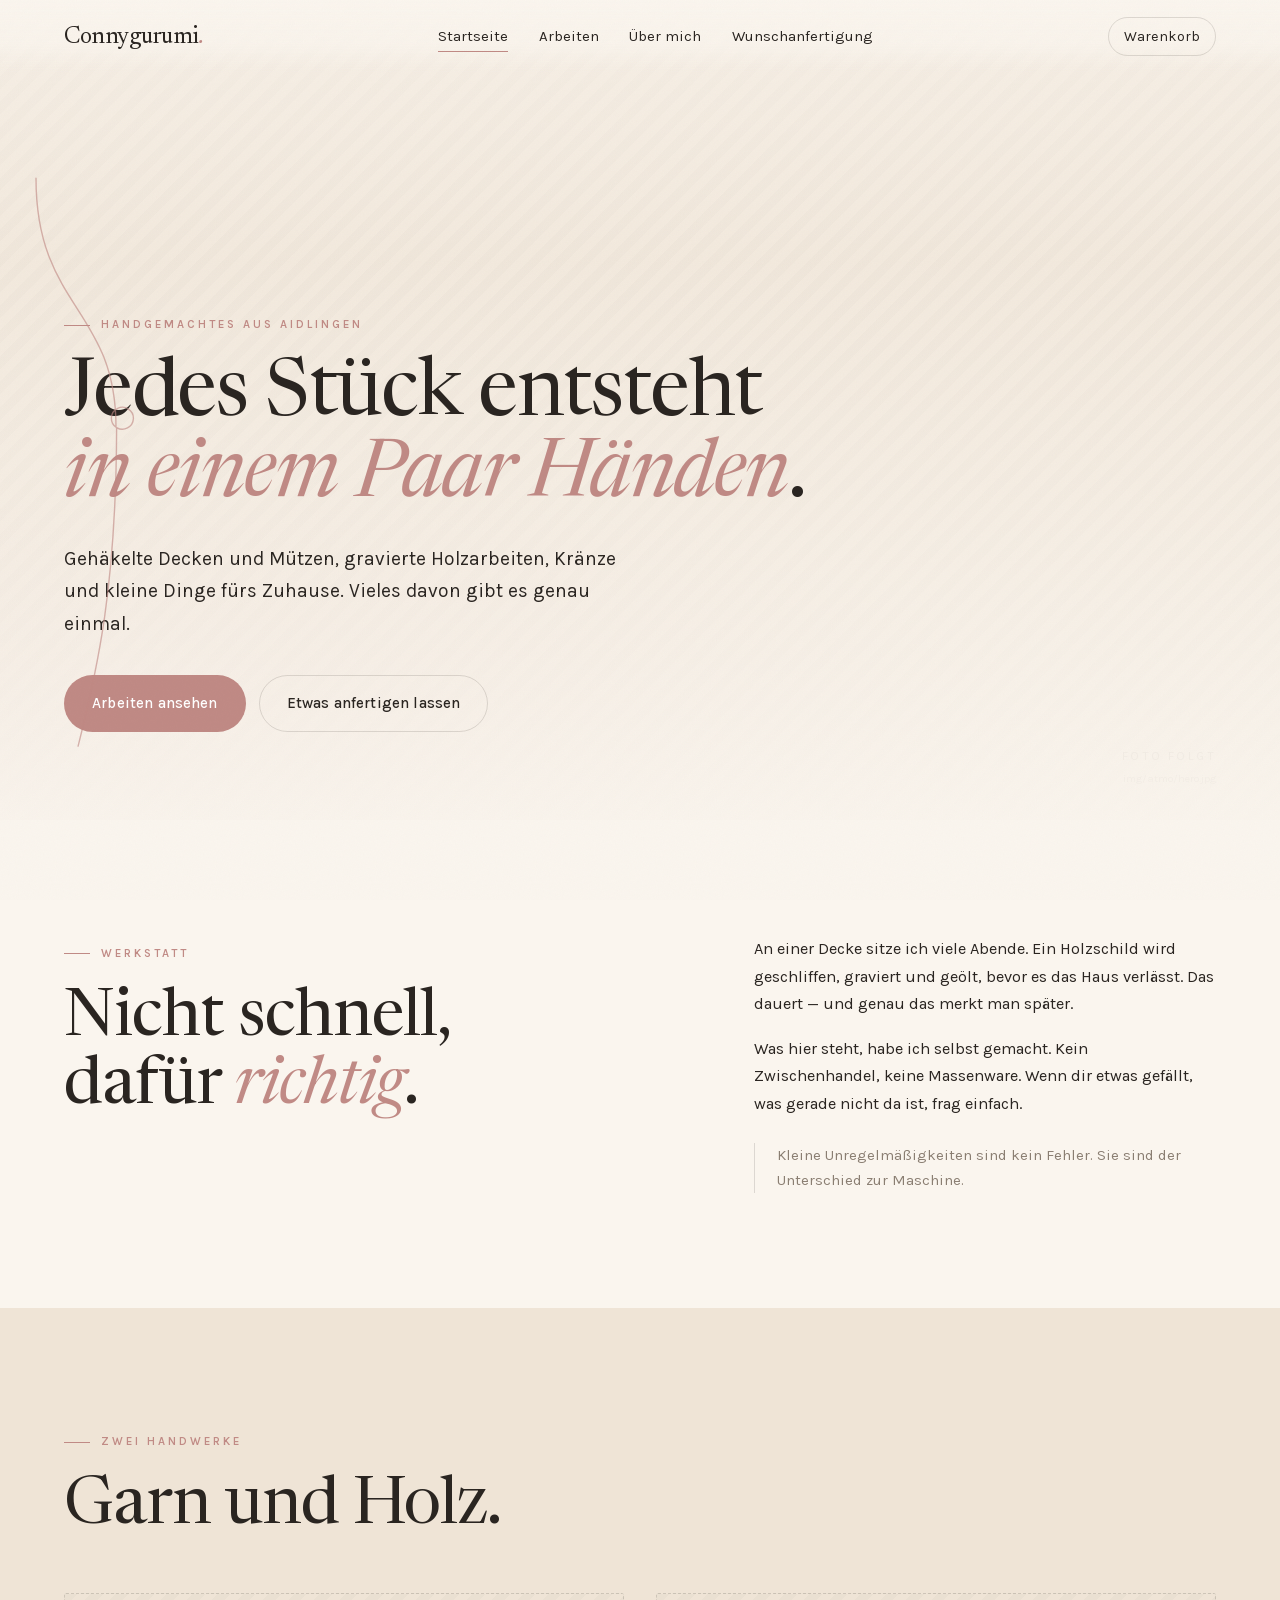
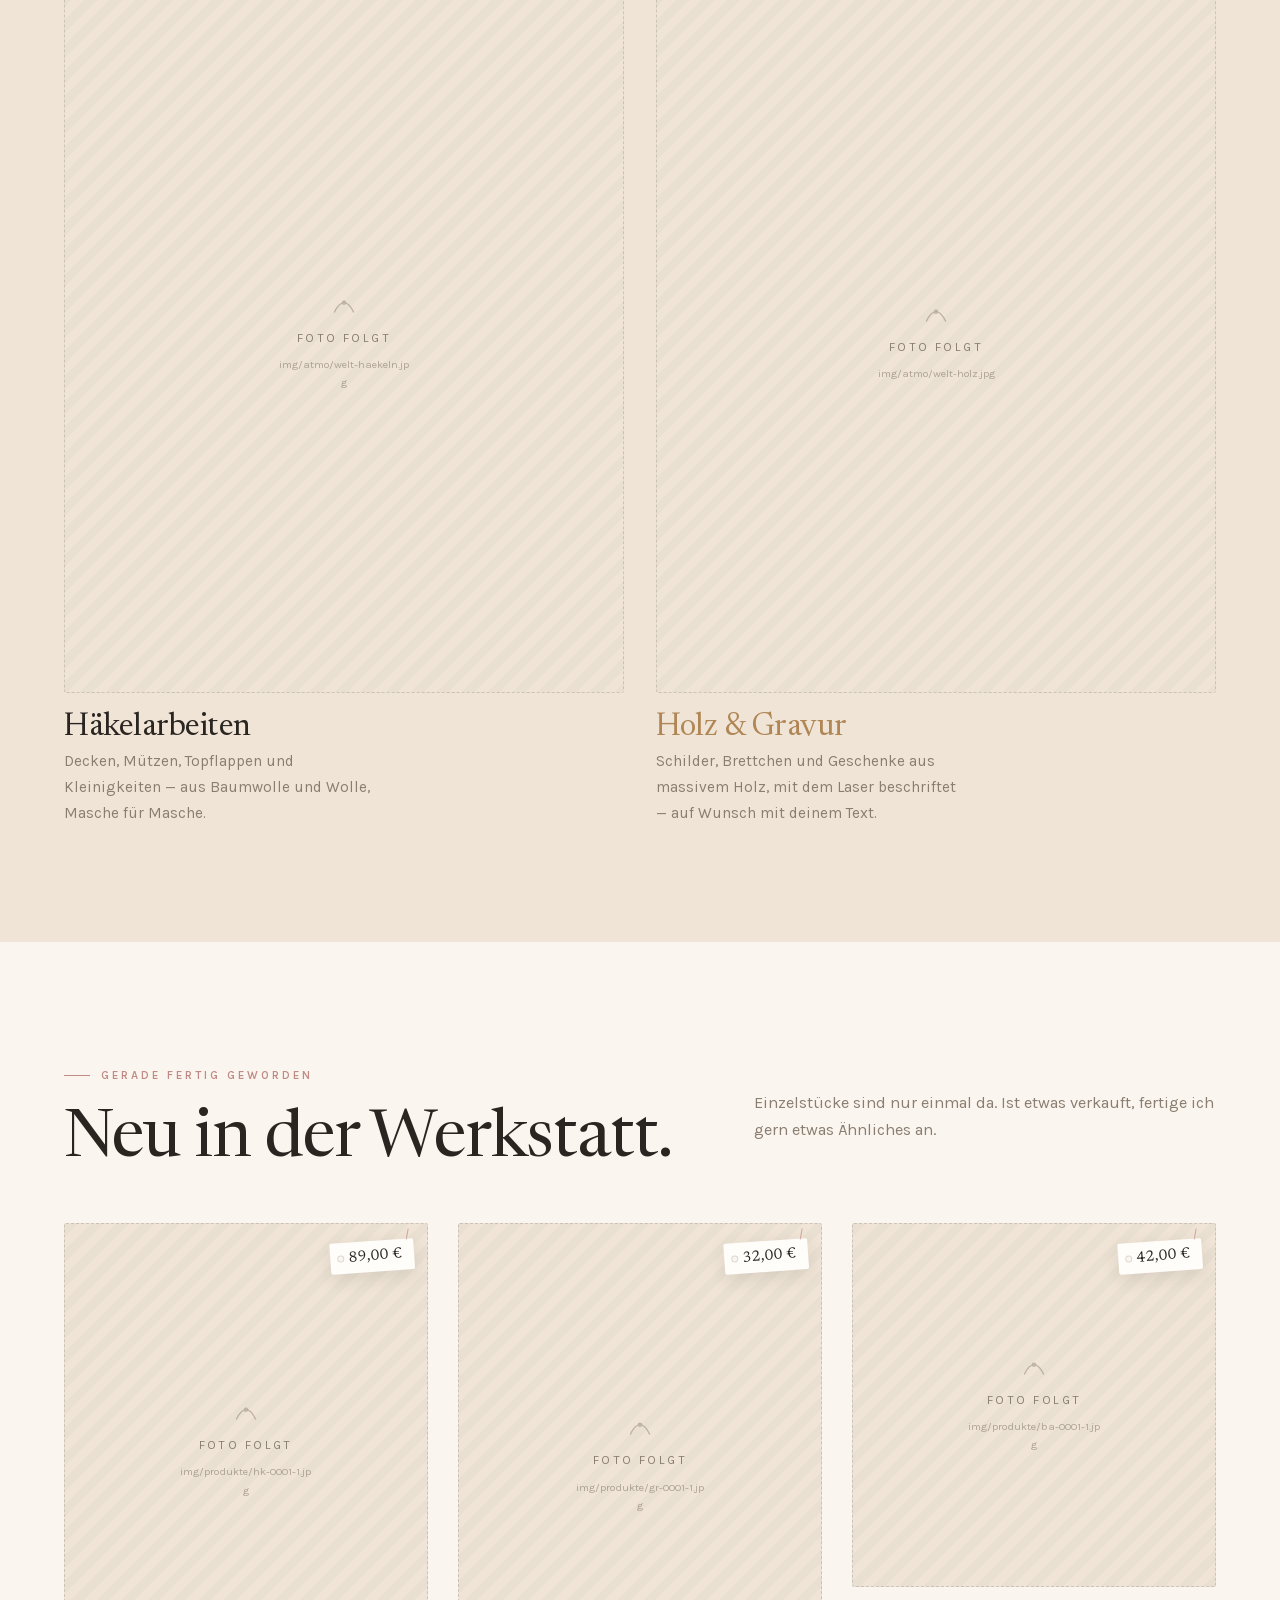
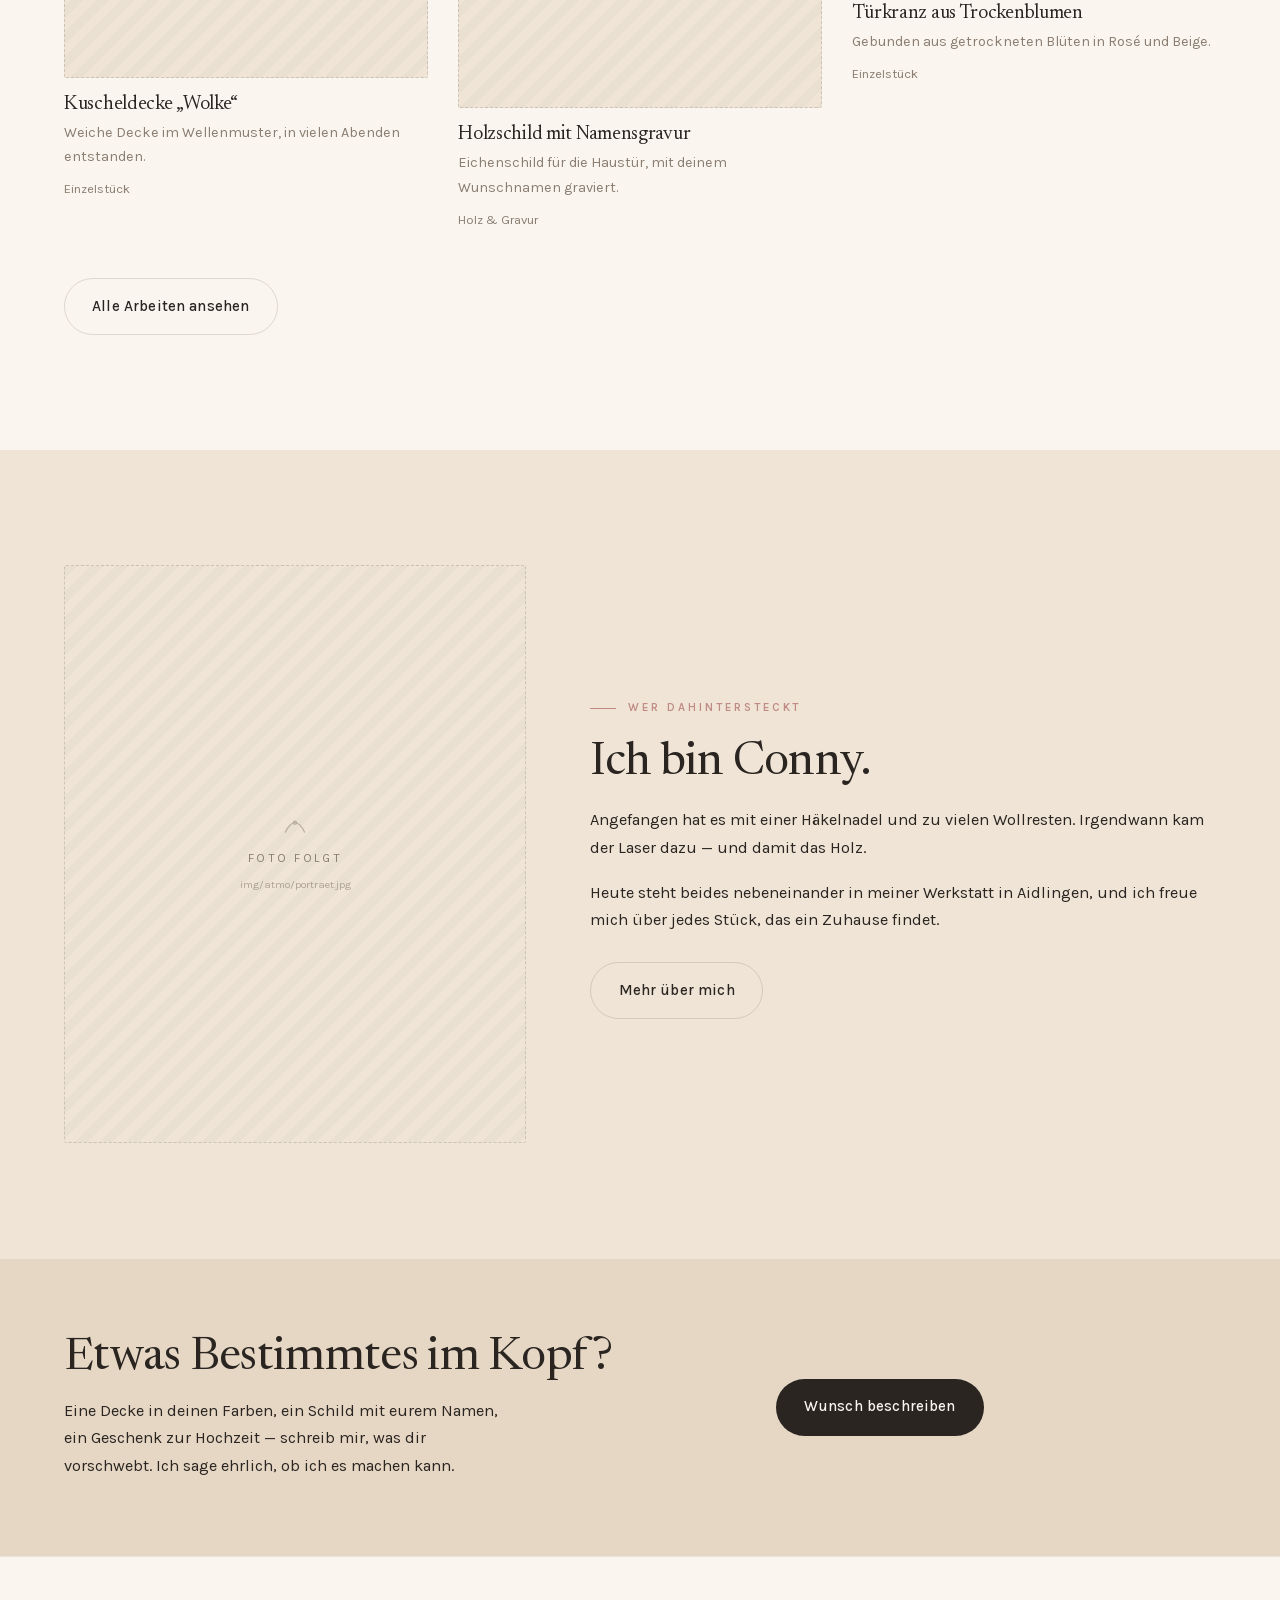
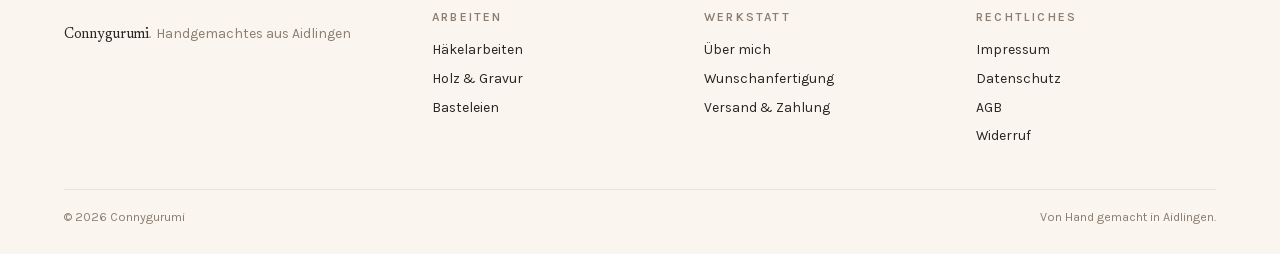
==== index.html @ d1d179f8 "Connygurumi: Online-Store mit Warenkorb, Vorschau-Fassung Statischer Mehrseiter in Creme/Beige mit R" ====
<!doctype html>
<html lang="de">
<head>
<meta charset="utf-8">
<meta name="viewport" content="width=device-width, initial-scale=1">
<title>Connygurumi — Handgemachtes aus Aidlingen</title>
<meta name="description" content="Gehäkeltes, gravierte Holzarbeiten und kleine Basteleien — jedes Stück von Hand gefertigt in Aidlingen.">
<meta name="robots" content="noindex, nofollow">
<link rel="preload" as="font" type="font/woff2" href="fonts/newsreader-var-latin.woff2" crossorigin>
<link rel="preload" as="font" type="font/woff2" href="fonts/karla-var-latin.woff2" crossorigin>
<link rel="stylesheet" href="css/stil.css">
<script src="js/js-flag.js"></script>
</head>
<body>

<a class="skip" href="#inhalt">Zum Inhalt springen</a>

<header class="kopf">
  <a class="wortmarke" href="index.html">Connygurumi<span>.</span></a>
  <nav class="nav" id="nav">
    <a href="index.html">Startseite</a>
    <a href="shop.html">Arbeiten</a>
    <a href="ueber.html">Über mich</a>
    <a href="wunsch.html">Wunschanfertigung</a>
  </nav>
  <div class="kopf__rechts">
    <button type="button" class="korb-knopf nur-mit-js" id="warenkorb-oeffnen">
      Warenkorb <span class="korb-knopf__zahl" id="warenkorb-anzahl" hidden>0</span>
    </button>
    <a class="korb-knopf ohne-js" href="warenkorb.html">Warenkorb</a>
    <button type="button" class="burger" id="burger" aria-expanded="false" aria-controls="nav" aria-label="Menü öffnen">
      <span></span><span></span>
    </button>
  </div>
</header>

<main id="inhalt" class="hauptteil">

  <!-- ============ Hero ============ -->
  <section class="hero">
    <div class="hero__medium" data-bild="img/atmo/hero.jpg" data-alt="Werktisch mit Garn, Häkelnadel und Holzstücken">
      <div class="slot">
        <svg class="slot__symbol" viewBox="0 0 24 24" fill="none" stroke="currentColor" stroke-width="1.2" aria-hidden="true"><path d="M3 17c3-6 6-9 9-9s6 3 9 9"/><circle cx="12" cy="8" r="1.4"/></svg>
        <span class="slot__wort">Foto folgt</span>
        <span class="slot__datei">img/atmo/hero.jpg</span>
      </div>
    </div>
    <div class="hero__schleier"></div>
    <div class="hero__inhalt bahn">
      <p class="marke zeig">Handgemachtes aus Aidlingen</p>
      <h1 class="hero__titel zeig" data-versatz="80" data-faden>Jedes Stück entsteht <em>in einem Paar Händen</em>.</h1>
      <p class="hero__lead zeig" data-versatz="160">Gehäkelte Decken und Mützen, gravierte Holzarbeiten, Kränze und kleine Dinge fürs Zuhause. Vieles davon gibt es genau einmal.</p>
      <div class="hero__knoepfe zeig" data-versatz="240">
        <a class="knopf knopf--voll" href="shop.html">Arbeiten ansehen</a>
        <a class="knopf knopf--linie" href="wunsch.html">Etwas anfertigen lassen</a>
      </div>
    </div>
  </section>

  <!-- ============ Intro ============ -->
  <section class="abschnitt">
    <div class="bahn zwei">
      <div class="zeig">
        <p class="marke">Werkstatt</p>
        <h2 class="titel-gross" data-faden>Nicht schnell, dafür <em>richtig</em>.</h2>
      </div>
      <div class="zeig lese" data-versatz="120">
        <p>An einer Decke sitze ich viele Abende. Ein Holzschild wird geschliffen, graviert und geölt, bevor es das Haus verlässt. Das dauert — und genau das merkt man später.</p>
        <p>Was hier steht, habe ich selbst gemacht. Kein Zwischenhandel, keine Massenware. Wenn dir etwas gefällt, was gerade nicht da ist, frag einfach.</p>
        <p class="notiz" style="margin-top:1.6rem">Kleine Unregelmäßigkeiten sind kein Fehler. Sie sind der Unterschied zur Maschine.</p>
      </div>
    </div>
  </section>

  <!-- ============ Zwei Welten ============ -->
  <section class="abschnitt abschnitt--sand">
    <div class="bahn">
      <p class="marke zeig">Zwei Handwerke</p>
      <h2 class="titel-gross zeig" data-versatz="80" data-faden>Garn und Holz.</h2>

      <div class="welten" style="margin-top:clamp(2rem,4vw,3.5rem)">
        <a class="welt zeig" href="shop.html?k=haekeln" data-versatz="120">
          <div class="welt__bild zeig-bild" data-bild="img/atmo/welt-haekeln.jpg" data-alt="Gehäkelte Decke in Creme, Nahaufnahme">
            <div class="slot"><span class="slot__wort">Foto folgt</span><span class="slot__datei">img/atmo/welt-haekeln.jpg</span></div>
          </div>
          <h3 class="welt__titel">Häkelarbeiten</h3>
          <p class="welt__text">Decken, Mützen, Topflappen und Kleinigkeiten — aus Baumwolle und Wolle, Masche für Masche.</p>
        </a>
        <a class="welt welt--holz zeig" href="shop.html?k=gravur" data-versatz="200">
          <div class="welt__bild zeig-bild" data-bild="img/atmo/welt-holz.jpg" data-alt="Holzbrett mit eingravierter Schrift">
            <div class="slot"><span class="slot__wort">Foto folgt</span><span class="slot__datei">img/atmo/welt-holz.jpg</span></div>
          </div>
          <h3 class="welt__titel">Holz &amp; Gravur</h3>
          <p class="welt__text">Schilder, Brettchen und Geschenke aus massivem Holz, mit dem Laser beschriftet — auf Wunsch mit deinem Text.</p>
        </a>
      </div>
    </div>
  </section>

  <!-- ============ Neu in der Werkstatt ============ -->
  <section class="abschnitt">
    <div class="bahn">
      <div class="zwei zwei--mitte" style="margin-bottom:clamp(2rem,4vw,3rem)">
        <div class="zeig">
          <p class="marke">Gerade fertig geworden</p>
          <h2 class="titel-gross" data-faden>Neu in der Werkstatt.</h2>
        </div>
        <p class="zeig gedaempft" data-versatz="120">Einzelstücke sind nur einmal da. Ist etwas verkauft, fertige ich gern etwas Ähnliches an.</p>
      </div>

      <div class="raster raster--start" data-liste="hervorgehoben" data-limit="4">
        <noscript><p class="gedaempft">Für die Produktübersicht bitte JavaScript aktivieren — oder <a class="textlink" href="wunsch.html">schreib mir einfach</a>.</p></noscript>
      </div>

      <p style="margin-top:clamp(2rem,4vw,3rem)">
        <a class="knopf knopf--linie" href="shop.html">Alle Arbeiten ansehen</a>
      </p>
    </div>
  </section>

  <!-- ============ Über ============ -->
  <section class="abschnitt abschnitt--sand">
    <div class="bahn zwei zwei--spiegel zwei--mitte">
      <div class="portraet zeig-bild" data-bild="img/atmo/portraet.jpg" data-alt="Porträt von Conny in der Werkstatt">
        <div class="slot"><span class="slot__wort">Foto folgt</span><span class="slot__datei">img/atmo/portraet.jpg</span></div>
      </div>
      <div class="zeig" data-versatz="120">
        <p class="marke">Wer dahintersteckt</p>
        <h2 class="titel-mittel" data-faden>Ich bin Conny.</h2>
        <div class="lese" style="margin-top:1.2rem">
          <p>Angefangen hat es mit einer Häkelnadel und zu vielen Wollresten. Irgendwann kam der Laser dazu — und damit das Holz.</p>
          <p>Heute steht beides nebeneinander in meiner Werkstatt in Aidlingen, und ich freue mich über jedes Stück, das ein Zuhause findet.</p>
        </div>
        <p style="margin-top:1.8rem"><a class="knopf knopf--linie" href="ueber.html">Mehr über mich</a></p>
      </div>
    </div>
  </section>

  <!-- ============ Wunschanfertigung ============ -->
  <section class="abschnitt abschnitt--eng band">
    <div class="bahn band__inhalt">
      <div class="zeig">
        <h2 class="titel-mittel" data-faden>Etwas Bestimmtes im Kopf?</h2>
        <p style="margin-top:.9rem; max-width:44ch">Eine Decke in deinen Farben, ein Schild mit eurem Namen, ein Geschenk zur Hochzeit — schreib mir, was dir vorschwebt. Ich sage ehrlich, ob ich es machen kann.</p>
      </div>
      <div class="zeig" data-versatz="120">
        <a class="knopf knopf--dunkel" href="wunsch.html">Wunsch beschreiben</a>
      </div>
    </div>
  </section>

</main>

<footer class="fuss">
  <div class="bahn">
    <div class="fuss__raster">
      <div>
        <p class="wortmarke">Connygurumi<span>.</span></p>
        <p class="karte__meta" style="margin-top:.5rem">Handgemachtes aus Aidlingen</p>
      </div>
      <div>
        <h3>Arbeiten</h3>
        <ul>
          <li><a href="shop.html?k=haekeln">Häkelarbeiten</a></li>
          <li><a href="shop.html?k=gravur">Holz &amp; Gravur</a></li>
          <li><a href="shop.html?k=basteln">Basteleien</a></li>
        </ul>
      </div>
      <div>
        <h3>Werkstatt</h3>
        <ul>
          <li><a href="ueber.html">Über mich</a></li>
          <li><a href="wunsch.html">Wunschanfertigung</a></li>
          <li><a href="versand.html">Versand &amp; Zahlung</a></li>
        </ul>
      </div>
      <div>
        <h3>Rechtliches</h3>
        <ul>
          <li><a href="impressum.html">Impressum</a></li>
          <li><a href="datenschutz.html">Datenschutz</a></li>
          <li><a href="agb.html">AGB</a></li>
          <li><a href="widerruf.html">Widerruf</a></li>
        </ul>
      </div>
    </div>
    <div class="fuss__unten">
      <span>© <span data-jahr>2026</span> Connygurumi</span>
      <span>Von Hand gemacht in Aidlingen.</span>
    </div>
  </div>
</footer>

<script src="js/basis.js" defer></script>
<script src="js/preis.js" defer></script>
<script src="js/bild-slots.js" defer></script>
<script src="js/shop-daten.js" defer></script>
<script src="js/versand.js" defer></script>
<script src="js/warenkorb.js" defer></script>
<script src="js/warenkorb-ui.js" defer></script>
<script src="js/produktliste.js" defer></script>
<script src="js/faden.js" defer></script>
</body>
</html>
---- css/stil.css ----
/* =========================================================================
   Connygurumi — Handgemachtes
   Konzept „Der Faden": Papier-Creme, Altrosé, eine durchgehende Fadenlinie.
   Ein Token-Block, danach Bausteine in Reihenfolge des Seitenaufbaus.
   ========================================================================= */

/* ---------- Schriften (selbst gehostet, kein CDN) ---------- */
@font-face{
  font-family:"Newsreader";
  src:url("../fonts/newsreader-var-latin.woff2") format("woff2");
  font-weight:200 800; font-style:normal; font-display:swap;
}
@font-face{
  font-family:"Newsreader";
  src:url("../fonts/newsreader-italic-var-latin.woff2") format("woff2");
  font-weight:200 800; font-style:italic; font-display:swap;
}
@font-face{
  font-family:"Karla";
  src:url("../fonts/karla-var-latin.woff2") format("woff2");
  font-weight:200 800; font-style:normal; font-display:swap;
}

/* ---------- Token ---------- */
:root{
  --bg:        #FAF5EE;
  --panel:     #FFFDFA;
  --sand:      #EFE4D6;
  --sand-tief: #E6D7C5;
  --ink:       #2A2521;
  --muted:     #8A7E72;
  --accent:    #C08A85;
  --accent-2:  #D9A9A2;
  --holz:      #B08655;
  --line:      rgba(42,37,33,.14);
  --line-fein: rgba(42,37,33,.08);

  --serif: "Newsreader", Georgia, "Times New Roman", serif;
  --sans:  "Karla", system-ui, -apple-system, sans-serif;

  --pad:  clamp(1.4rem, 5vw, 6rem);
  --maxw: 1360px;
  --lese: 62ch;

  --ease-out:    cubic-bezier(.23, 1, .32, 1);
  --ease-in-out: cubic-bezier(.77, 0, .175, 1);
  --ease-drawer: cubic-bezier(.32, .72, 0, 1);
}

/* ---------- Reset ---------- */
*{ margin:0; padding:0; box-sizing:border-box; }
html{ -webkit-font-smoothing:antialiased; text-rendering:optimizeLegibility; scroll-behavior:smooth; }
body{
  position:relative; /* Bezugsrahmen für den Faden */
  background:var(--bg); color:var(--ink);
  font-family:var(--sans);
  font-size:clamp(1rem, .58rem + .55vw, 1.1rem);
  line-height:1.68; font-weight:400;
  overflow-x:hidden;
}
img{ display:block; width:100%; height:100%; object-fit:cover; }
a{ color:inherit; text-decoration:none; }
button{ font:inherit; color:inherit; background:none; border:none; cursor:pointer; }
input,textarea,select{ font:inherit; color:inherit; }
h1,h2,h3,h4{
  font-family:var(--serif); font-weight:400; line-height:1.02;
  letter-spacing:-.015em; text-wrap:balance;
}
h1 em, h2 em, h3 em{ font-style:italic; color:var(--accent); }
::selection{ background:var(--accent); color:#fff; }

/* Papierkorn über allem */
body::after{
  content:""; position:fixed; inset:0; z-index:9999; pointer-events:none;
  opacity:.028; mix-blend-mode:multiply;
  background-image:url("data:image/svg+xml,%3Csvg xmlns='http://www.w3.org/2000/svg' width='160' height='160'%3E%3Cfilter id='n'%3E%3CfeTurbulence type='fractalNoise' baseFrequency='.85' numOctaves='3'/%3E%3C/filter%3E%3Crect width='100%25' height='100%25' filter='url(%23n)'/%3E%3C/svg%3E");
}

.skip{
  position:absolute; left:-9999px; top:0; z-index:200;
  background:var(--ink); color:var(--bg); padding:.7rem 1.1rem;
}
.skip:focus{ left:.6rem; top:.6rem; }

:focus-visible{ outline:2px solid var(--accent); outline-offset:3px; border-radius:2px; }

/* =========================================================================
   Der Faden — Signature
   ========================================================================= */
.faden{
  position:absolute; top:0; left:0; width:100%; height:100%;
  z-index:5; pointer-events:none; overflow:visible;
}
.faden path{
  fill:none; stroke:var(--accent); stroke-width:1.4;
  stroke-linecap:round; stroke-linejoin:round; opacity:.62;
}
.faden .faden__knoten{ fill:var(--accent); opacity:.62; }

/* =========================================================================
   Kopfzeile
   ========================================================================= */
.kopf{
  position:fixed; top:0; left:0; right:0; z-index:90;
  display:flex; align-items:center; justify-content:space-between; gap:1rem;
  padding:1.05rem var(--pad);
  transition:background-color 240ms ease, box-shadow 240ms ease, padding 240ms var(--ease-out);
}
/* Schutzverlauf, damit die Nav auch über dem Hero-Foto sicher lesbar bleibt */
.kopf::before{
  content:""; position:absolute; inset:0; z-index:-1;
  background:linear-gradient(to bottom, rgba(250,245,238,.96) 0%, rgba(250,245,238,.72) 60%, rgba(250,245,238,0) 100%);
  transition:opacity 240ms ease;
}
.kopf.ist-gescrollt{ background:rgba(250,245,238,.94); backdrop-filter:blur(8px); box-shadow:0 1px 0 var(--line-fein); padding-block:.75rem; }
.kopf.ist-gescrollt::before{ opacity:0; }

.wortmarke{ font-family:var(--serif); font-size:1.5rem; letter-spacing:-.02em; line-height:1; }
.wortmarke span{ color:var(--accent); font-style:italic; }

.nav{ display:flex; align-items:center; gap:clamp(1rem,2.4vw,2.2rem); }
.nav a{ font-size:.94rem; position:relative; padding-block:.2rem; }
.nav a::after{
  content:""; position:absolute; left:0; right:0; bottom:0; height:1px;
  background:var(--accent); transform:scaleX(0); transform-origin:left;
  transition:transform 220ms var(--ease-out);
}
.nav a[aria-current="page"]::after{ transform:scaleX(1); }
@media (hover:hover) and (pointer:fine){ .nav a:hover::after{ transform:scaleX(1); } }

.kopf__rechts{ display:flex; align-items:center; gap:.9rem; }

.korb-knopf{
  display:inline-flex; align-items:center; gap:.5rem;
  border:1px solid var(--line); border-radius:40px;
  padding:.42rem .95rem; font-size:.9rem;
  transition:transform 160ms var(--ease-out), background-color 180ms ease, border-color 180ms ease;
}
@media (hover:hover) and (pointer:fine){ .korb-knopf:hover{ background:var(--sand); border-color:transparent; } }
.korb-knopf:active{ transform:scale(.97); }
.korb-knopf__zahl{
  min-width:1.35rem; height:1.35rem; border-radius:40px;
  background:var(--accent); color:#fff;
  font-size:.74rem; font-weight:600; line-height:1.35rem; text-align:center;
}
.korb-knopf__zahl[hidden]{ display:none; }

.burger{ display:none; width:2.4rem; height:2.4rem; position:relative; }
.burger span{
  position:absolute; left:.45rem; right:.45rem; height:1.5px; background:var(--ink);
  transition:transform 240ms var(--ease-out), opacity 160ms ease;
}
.burger span:nth-child(1){ top:.85rem; }
.burger span:nth-child(2){ bottom:.85rem; }
.burger[aria-expanded="true"] span:nth-child(1){ transform:translateY(.32rem) rotate(45deg); }
.burger[aria-expanded="true"] span:nth-child(2){ transform:translateY(-.32rem) rotate(-45deg); }

@media (max-width:900px){
  .burger{ display:block; }
  .nav{
    position:fixed; inset:0 0 0 auto; width:min(82vw, 22rem);
    flex-direction:column; align-items:flex-start; justify-content:center;
    gap:1.6rem; padding:2rem var(--pad);
    background:var(--panel); box-shadow:-18px 0 60px rgba(42,37,33,.13);
    transform:translateX(100%); opacity:0; visibility:hidden;
    transition:transform 320ms var(--ease-drawer), opacity 320ms var(--ease-drawer), visibility 0s linear 320ms;
  }
  .nav.ist-offen{ transform:translateX(0); opacity:1; visibility:visible; transition-delay:0s; }
  .nav a{ font-size:1.35rem; font-family:var(--serif); }
}

/* =========================================================================
   Grundraster & Textbausteine
   ========================================================================= */
.hauptteil{ position:relative; }
.bahn{ max-width:var(--maxw); margin-inline:auto; padding-inline:max(var(--pad), 30px); }
.abschnitt{ padding-block:clamp(4.5rem, 9vw, 9rem); position:relative; }
.abschnitt--sand{ background:var(--sand); }
.abschnitt--eng{ padding-block:clamp(3rem, 6vw, 5.5rem); }

.marke{
  display:inline-flex; align-items:center; gap:.7rem;
  font-size:.72rem; font-weight:600; text-transform:uppercase;
  letter-spacing:.26em; color:var(--accent); margin-bottom:1.4rem;
}
.marke::before{ content:""; width:26px; height:1px; background:var(--accent); }

.titel-gross{ font-size:clamp(2.1rem, 5.2vw, 4.2rem); }
.titel-mittel{ font-size:clamp(1.8rem, 3.6vw, 2.9rem); }
.lese{ max-width:var(--lese); }
.lese p + p{ margin-top:1.1rem; }
.gedaempft{ color:var(--muted); }

/* Knöpfe */
.knopf{
  display:inline-flex; align-items:center; justify-content:center; gap:.6rem;
  padding:.92rem 1.7rem; border-radius:40px;
  font-size:.95rem; font-weight:500; letter-spacing:.01em;
  border:1px solid transparent;
  transition:transform 160ms var(--ease-out), background-color 180ms ease, color 180ms ease, border-color 180ms ease;
}
.knopf:active{ transform:scale(.97); }
.knopf--voll{ background:var(--accent); color:#fff; }
.knopf--linie{ border-color:var(--line); color:var(--ink); }
.knopf--dunkel{ background:var(--ink); color:var(--bg); }
.knopf[disabled]{ opacity:.42; cursor:not-allowed; }
.knopf[disabled]:active{ transform:none; }
@media (hover:hover) and (pointer:fine){
  .knopf--voll:hover{ background:var(--accent-2); }
  .knopf--linie:hover{ background:var(--sand); border-color:transparent; }
  .knopf--dunkel:hover{ background:#3b3430; }
}

.textlink{ color:var(--accent); text-decoration:underline; text-underline-offset:.22em; text-decoration-thickness:1px; }

/* =========================================================================
   Hero
   ========================================================================= */
.hero{
  position:relative; min-height:min(92svh, 820px);
  display:flex; align-items:flex-end;
  padding-block:8rem clamp(3rem,7vw,5.5rem);
  overflow:hidden;
}
.hero__medium{ position:absolute; inset:0; z-index:0; }
.hero__medium .slot{
  height:100%; border:none; border-radius:0;
  /* Platzhalter-Beschriftung nach unten rechts, damit sie nicht in der Überschrift liegt */
  justify-content:flex-end; align-items:flex-end; text-align:right;
  padding:0 var(--pad) clamp(1.2rem,3vw,2rem);
  gap:.2rem;
}
.hero__medium .slot__symbol{ display:none; }
.hero__medium .slot__wort, .hero__medium .slot__datei{ opacity:.5; }
.hero__schleier{
  position:absolute; inset:0; z-index:1;
  background:
    linear-gradient(to top, rgba(250,245,238,.94) 0%, rgba(250,245,238,.55) 38%, rgba(250,245,238,.30) 68%, rgba(250,245,238,.66) 100%),
    radial-gradient(120% 70% at 12% 100%, rgba(192,138,133,.16), transparent 62%);
}
.hero__inhalt{ position:relative; z-index:2; width:100%; }
.hero__titel{ font-size:clamp(2.4rem, 6.2vw, 5.2rem); max-width:16ch; }
.hero__lead{ margin-top:1.5rem; max-width:46ch; font-size:clamp(1.02rem,1.5vw,1.2rem); }
.hero__knoepfe{ display:flex; flex-wrap:wrap; gap:.8rem; margin-top:2.2rem; }

/* =========================================================================
   Intro / zweispaltig
   ========================================================================= */
.zwei{ display:grid; grid-template-columns:1.15fr .85fr; gap:clamp(2rem,5vw,5rem); align-items:start; }
.zwei--spiegel{ grid-template-columns:.85fr 1.15fr; }
.zwei--mitte{ align-items:center; }
@media (max-width:860px){ .zwei, .zwei--spiegel{ grid-template-columns:1fr; } }

.notiz{
  border-left:1px solid var(--line); padding-left:1.4rem;
  font-size:.94rem; color:var(--muted);
}

/* =========================================================================
   Zwei Welten
   ========================================================================= */
.welten{ display:grid; grid-template-columns:1fr 1fr; gap:clamp(1rem,2.5vw,2rem); }
@media (max-width:760px){ .welten{ grid-template-columns:1fr; } }
.welt{ display:block; }
.welt__bild{ aspect-ratio:4/5; overflow:hidden; border-radius:2px; }
.welt__bild img, .welt__bild .slot{ transition:transform 900ms var(--ease-out); }
@media (hover:hover) and (pointer:fine){ .welt:hover .welt__bild img{ transform:scale(1.035); } }
.welt__titel{ margin-top:1.1rem; font-size:clamp(1.5rem,2.6vw,2rem); }
.welt__text{ margin-top:.35rem; color:var(--muted); font-size:.96rem; max-width:34ch; }
.welt--holz .welt__titel{ color:var(--holz); }

/* =========================================================================
   Produktraster
   ========================================================================= */
.raster{
  display:grid; grid-template-columns:repeat(auto-fill, minmax(min(100%, 265px), 1fr));
  gap:clamp(1.4rem, 3vw, 2.6rem) clamp(1rem, 2.4vw, 2rem);
}
.raster--start .karte:nth-child(3n+1){ grid-row:span 1; }

.karte{ position:relative; display:flex; flex-direction:column; }
.karte__bild{
  position:relative; aspect-ratio:4/5; overflow:hidden; border-radius:2px;
  background:var(--sand);
}
.karte--hoch .karte__bild{ aspect-ratio:3/4; }
.karte--quer .karte__bild{ aspect-ratio:1/1; }
.karte__bild img{ transition:transform 800ms var(--ease-out); }
@media (hover:hover) and (pointer:fine){ .karte:hover .karte__bild img{ transform:scale(1.04); } }

.karte__text{ padding-top:.95rem; }
.karte__titel{ font-size:1.22rem; line-height:1.2; }
.karte__kurz{ margin-top:.3rem; color:var(--muted); font-size:.9rem; }
.karte__fuss{ margin-top:.55rem; display:flex; align-items:baseline; gap:.7rem; flex-wrap:wrap; }
.karte__preis{ font-family:var(--serif); font-size:1.12rem; }
.karte__meta{ font-size:.8rem; color:var(--muted); }

.karte__link{ position:absolute; inset:0; z-index:3; }
.karte__link:active ~ .karte__bild{ transform:scale(.99); }

/* Papieranhänger mit dem Preis */
.anhaenger{
  position:absolute; top:.9rem; right:.9rem; z-index:2;
  background:var(--panel); color:var(--ink);
  font-family:var(--serif); font-size:.94rem; line-height:1;
  padding:.5rem .8rem .5rem 1.15rem;
  border-radius:2px; transform:rotate(-4deg); transform-origin:top right;
  box-shadow:0 6px 18px rgba(42,37,33,.10);
  transition:transform 220ms var(--ease-out);
}
.anhaenger::before{ /* Loch */
  content:""; position:absolute; left:.42rem; top:50%; transform:translateY(-50%);
  width:.32rem; height:.32rem; border-radius:50%;
  border:1px solid var(--line); background:var(--bg);
}
.anhaenger::after{ /* Kordel */
  content:""; position:absolute; right:.35rem; top:-.62rem;
  width:1px; height:.7rem; background:var(--accent); opacity:.7;
  transform:rotate(14deg);
}
@media (hover:hover) and (pointer:fine){ .karte:hover .anhaenger{ transform:rotate(1deg); } }

.karte--verkauft .karte__bild::after{
  content:"Verkauft"; position:absolute; inset:auto 0 0 0; z-index:2;
  background:rgba(250,245,238,.93); color:var(--ink);
  font-size:.78rem; letter-spacing:.18em; text-transform:uppercase;
  text-align:center; padding:.55rem;
}
.karte--verkauft .karte__bild img{ filter:saturate(.55); }
.karte--verkauft .anhaenger{ display:none; }

/* Filter */
.filter{ display:flex; flex-wrap:wrap; gap:.55rem; margin-bottom:clamp(1.8rem,3.5vw,2.8rem); }
.filter button{
  border:1px solid var(--line); border-radius:40px; padding:.42rem 1.05rem;
  font-size:.88rem;
  transition:transform 160ms var(--ease-out), background-color 180ms ease, border-color 180ms ease, color 180ms ease;
}
.filter button:active{ transform:scale(.97); }
.filter button[aria-pressed="true"]{ background:var(--ink); color:var(--bg); border-color:transparent; }
@media (hover:hover) and (pointer:fine){
  .filter button:not([aria-pressed="true"]):hover{ background:var(--sand); border-color:transparent; }
}

/* =========================================================================
   Bild-Platzhalter
   ========================================================================= */
.slot{
  display:flex; flex-direction:column; align-items:center; justify-content:center; gap:.5rem;
  width:100%; height:100%; min-height:140px;
  background:
    repeating-linear-gradient(135deg, rgba(42,37,33,.022) 0 9px, transparent 9px 18px),
    var(--sand);
  border:1px dashed rgba(42,37,33,.16); border-radius:2px;
  color:var(--muted); text-align:center; padding:1rem;
}
.slot__symbol{ width:26px; height:26px; opacity:.5; }
.slot__wort{ font-size:.76rem; letter-spacing:.2em; text-transform:uppercase; }
.slot__datei{ font-size:.68rem; opacity:.62; word-break:break-all; max-width:22ch; }

/* =========================================================================
   Über / Porträt
   ========================================================================= */
.portraet{ aspect-ratio:4/5; overflow:hidden; border-radius:2px; }

/* =========================================================================
   CTA-Band
   ========================================================================= */
.band{ background:var(--sand-tief); }
.band__inhalt{ display:grid; grid-template-columns:1.2fr .8fr; gap:clamp(1.6rem,4vw,4rem); align-items:center; }
@media (max-width:800px){ .band__inhalt{ grid-template-columns:1fr; } }

/* =========================================================================
   Produktseite
   ========================================================================= */
.produkt{ display:grid; grid-template-columns:1.05fr .95fr; gap:clamp(2rem,5vw,4.5rem); align-items:start; }
@media (max-width:900px){ .produkt{ grid-template-columns:1fr; } }
.produkt__galerie{ display:grid; gap:.7rem; }
.produkt__gross{ aspect-ratio:4/5; overflow:hidden; border-radius:2px; background:var(--sand); }
.produkt__reihe{ display:grid; grid-template-columns:repeat(auto-fit, minmax(90px,1fr)); gap:.7rem; }
.produkt__reihe > *{ aspect-ratio:1/1; overflow:hidden; border-radius:2px; }
.produkt__preis{ font-family:var(--serif); font-size:2rem; margin-top:.6rem; }
.produkt__steuer{ font-size:.82rem; color:var(--muted); margin-top:.25rem; }
.produkt__kaufen{ margin-top:1.8rem; display:flex; flex-wrap:wrap; gap:.7rem; align-items:center; }

.daten{ margin-top:2.4rem; border-top:1px solid var(--line); }
.daten div{ display:grid; grid-template-columns:11rem 1fr; gap:1rem; padding:.75rem 0; border-bottom:1px solid var(--line-fein); font-size:.93rem; }
.daten dt{ color:var(--muted); }
@media (max-width:520px){ .daten div{ grid-template-columns:1fr; gap:.15rem; } }

.hinweis{
  margin-top:1.4rem; padding:.9rem 1.1rem; border-left:2px solid var(--accent);
  background:rgba(192,138,133,.07); font-size:.9rem;
}

.feld{ display:block; margin-top:1.2rem; }
.feld > span{ display:block; font-size:.86rem; color:var(--muted); margin-bottom:.35rem; }
.feld input, .feld textarea, .feld select{
  width:100%; background:var(--panel);
  border:1px solid var(--line); border-radius:2px; padding:.72rem .85rem;
  transition:border-color 180ms ease, background-color 180ms ease;
}
.feld input:focus, .feld textarea:focus, .feld select:focus{ outline:none; border-color:var(--accent); }
.feld textarea{ min-height:8rem; resize:vertical; }
.feld__zaehler{ font-size:.76rem; color:var(--muted); margin-top:.25rem; }

/* =========================================================================
   Warenkorb — Schublade und Seite
   ========================================================================= */
.schublade{
  border:none; padding:0; margin:0 0 0 auto; max-width:none; max-height:none;
  width:min(94vw, 27rem); height:100dvh;
  background:var(--panel); color:var(--ink);
  transform:translateX(100%);
  transition:transform 320ms var(--ease-drawer), display 320ms allow-discrete, overlay 320ms allow-discrete;
}
.schublade[open]{ transform:translateX(0); }
@starting-style{ .schublade[open]{ transform:translateX(100%); } }
.schublade::backdrop{ background:rgba(42,37,33,.34); }
.schublade__rahmen{ display:flex; flex-direction:column; height:100%; }
.schublade__kopf{
  display:flex; align-items:center; justify-content:space-between;
  padding:1.2rem 1.4rem; border-bottom:1px solid var(--line-fein);
}
.schublade__kopf h2{ font-size:1.35rem; }
.schliessen{
  width:2.2rem; height:2.2rem; border-radius:50%; font-size:1.1rem; line-height:1;
  transition:transform 160ms var(--ease-out), background-color 180ms ease;
}
.schliessen:active{ transform:scale(.94); }
@media (hover:hover) and (pointer:fine){ .schliessen:hover{ background:var(--sand); } }
.schublade__liste{ flex:1; overflow-y:auto; padding:1.1rem 1.4rem; }
.schublade__fuss{ border-top:1px solid var(--line-fein); padding:1.2rem 1.4rem; }

.posten{ display:grid; grid-template-columns:4.5rem 1fr; gap:.9rem; padding:.9rem 0; border-bottom:1px solid var(--line-fein); }
.posten:first-child{ padding-top:0; }
.posten__bild{ aspect-ratio:1/1; overflow:hidden; border-radius:2px; background:var(--sand); }
.posten__bild .slot{ min-height:0; padding:.2rem; }
.posten__bild .slot__wort, .posten__bild .slot__datei{ display:none; }
.posten__titel{ font-family:var(--serif); font-size:1.02rem; line-height:1.25; }
.posten__zeile{ display:flex; align-items:center; justify-content:space-between; gap:.6rem; margin-top:.45rem; }
.posten__preis{ font-family:var(--serif); }
.posten__gravur{ font-size:.82rem; color:var(--muted); margin-top:.2rem; }
.posten--problem{ background:rgba(192,138,133,.09); }
.posten__problem{ font-size:.82rem; color:#8d4a44; margin-top:.35rem; }

.menge{ display:inline-flex; align-items:center; border:1px solid var(--line); border-radius:40px; }
.menge button{
  width:1.9rem; height:1.9rem; line-height:1; font-size:1rem;
  transition:transform 140ms var(--ease-out), color 160ms ease;
}
.menge button:active{ transform:scale(.9); }
.menge button[disabled]{ opacity:.35; cursor:not-allowed; }
.menge span{ min-width:1.6rem; text-align:center; font-size:.92rem; }

.entfernen{ font-size:.82rem; color:var(--muted); text-decoration:underline; text-underline-offset:.2em; }
@media (hover:hover) and (pointer:fine){ .entfernen:hover{ color:var(--accent); } }

.summe{ display:flex; justify-content:space-between; gap:1rem; padding:.3rem 0; font-size:.94rem; }
.summe--gesamt{ font-family:var(--serif); font-size:1.3rem; border-top:1px solid var(--line); margin-top:.6rem; padding-top:.7rem; }

.leer{ text-align:center; color:var(--muted); padding:3rem 1rem; }

/* Kasse */
.kasse{ display:grid; grid-template-columns:1.05fr .95fr; gap:clamp(2rem,5vw,4rem); align-items:start; }
@media (max-width:900px){ .kasse{ grid-template-columns:1fr; } }
.kasse__uebersicht{ background:var(--sand); padding:clamp(1.3rem,3vw,2rem); border-radius:2px; position:sticky; top:6rem; }
.pflicht{ border:1px solid var(--line); border-radius:2px; padding:1.1rem 1.2rem; margin-top:1.6rem; font-size:.88rem; }
.pflicht h3{ font-size:1rem; margin-bottom:.6rem; }
.pflicht li{ list-style:none; display:flex; justify-content:space-between; gap:1rem; padding:.28rem 0; }
.zustimmung{ display:flex; gap:.7rem; align-items:flex-start; margin-top:1.4rem; font-size:.88rem; }
.zustimmung input{ margin-top:.3rem; width:1.05rem; height:1.05rem; accent-color:var(--accent); flex:none; }
.zweispalt{ display:grid; grid-template-columns:1fr 1fr; gap:0 1rem; }
@media (max-width:520px){ .zweispalt{ grid-template-columns:1fr; } }

.meldung{ margin-top:1rem; padding:.85rem 1rem; border-radius:2px; font-size:.9rem; }
.meldung--fehler{ background:rgba(141,74,68,.10); color:#7d3f3a; }
.meldung--gut{ background:rgba(140,160,120,.14); color:#4d5c3c; }

/* =========================================================================
   Rechtstexte
   ========================================================================= */
.rechtstext{ max-width:70ch; }
.rechtstext h2{ font-size:clamp(1.35rem,2.4vw,1.8rem); margin-top:2.6rem; }
.rechtstext h3{ font-size:1.12rem; margin-top:1.8rem; }
.rechtstext p, .rechtstext ul, .rechtstext ol{ margin-top:.9rem; }
.rechtstext ul, .rechtstext ol{ padding-left:1.2rem; }
.rechtstext li{ margin-top:.35rem; }
.offen{
  display:inline-block; background:rgba(192,138,133,.16); color:#7d3f3a;
  padding:.05rem .4rem; border-radius:2px; font-size:.92em; font-weight:600;
}
.kasten{
  border:1px solid var(--line); border-radius:2px;
  padding:1.2rem 1.4rem; margin-top:1.6rem; background:var(--panel);
}

/* =========================================================================
   Fußzeile — klein und leise
   ========================================================================= */
.fuss{ background:var(--bg); border-top:1px solid var(--line-fein); padding-block:clamp(2.4rem,5vw,3.4rem) 1.6rem; }
.fuss__raster{ display:grid; grid-template-columns:1.4fr repeat(3, minmax(0,1fr)); gap:2rem; }
@media (max-width:760px){ .fuss__raster{ grid-template-columns:1fr 1fr; gap:1.6rem; } }
.fuss h3{ font-family:var(--sans); font-size:.76rem; font-weight:600; letter-spacing:.18em; text-transform:uppercase; color:var(--muted); margin-bottom:.7rem; }
.fuss li{ list-style:none; }
.fuss a, .fuss p{ font-size:.87rem; padding-block:.16rem; display:inline-block; }
@media (hover:hover) and (pointer:fine){ .fuss a:hover{ color:var(--accent); } }
.fuss__unten{ margin-top:2.4rem; padding-top:1.1rem; border-top:1px solid var(--line-fein); font-size:.78rem; color:var(--muted); display:flex; flex-wrap:wrap; gap:.4rem 1.2rem; justify-content:space-between; }

/* =========================================================================
   Reveals
   ========================================================================= */
.js .zeig{ opacity:0; transform:translateY(22px); }
.zeig{ transition:opacity 900ms var(--ease-out), transform 900ms var(--ease-out); }
.zeig.ist-da{ opacity:1; transform:none; }
.js .zeig-bild img{ clip-path:inset(0 0 100% 0); }
.zeig-bild img{ transition:clip-path 1100ms cubic-bezier(.16,1,.3,1); }
.zeig-bild.ist-da img{ clip-path:inset(0 0 0% 0); }

/* =========================================================================
   Weniger Bewegung
   ========================================================================= */
@media (prefers-reduced-motion: reduce){
  html{ scroll-behavior:auto; }
  .js .zeig{ opacity:1; transform:none; }
  .js .zeig-bild img{ clip-path:none; }
  .karte:hover .karte__bild img,
  .welt:hover .welt__bild img{ transform:none !important; }
  .karte:hover .anhaenger{ transform:rotate(-4deg); }
  .knopf:active, .korb-knopf:active, .filter button:active, .schliessen:active, .menge button:active{ transform:none; }
}

/* Ohne JavaScript bleibt alles sichtbar und bedienbar.
   Bewusst als :not()-Regel, damit die eigentliche display-Art der Elemente erhalten bleibt. */
html:not(.js) .nur-mit-js{ display:none !important; }
html.js .ohne-js{ display:none !important; }
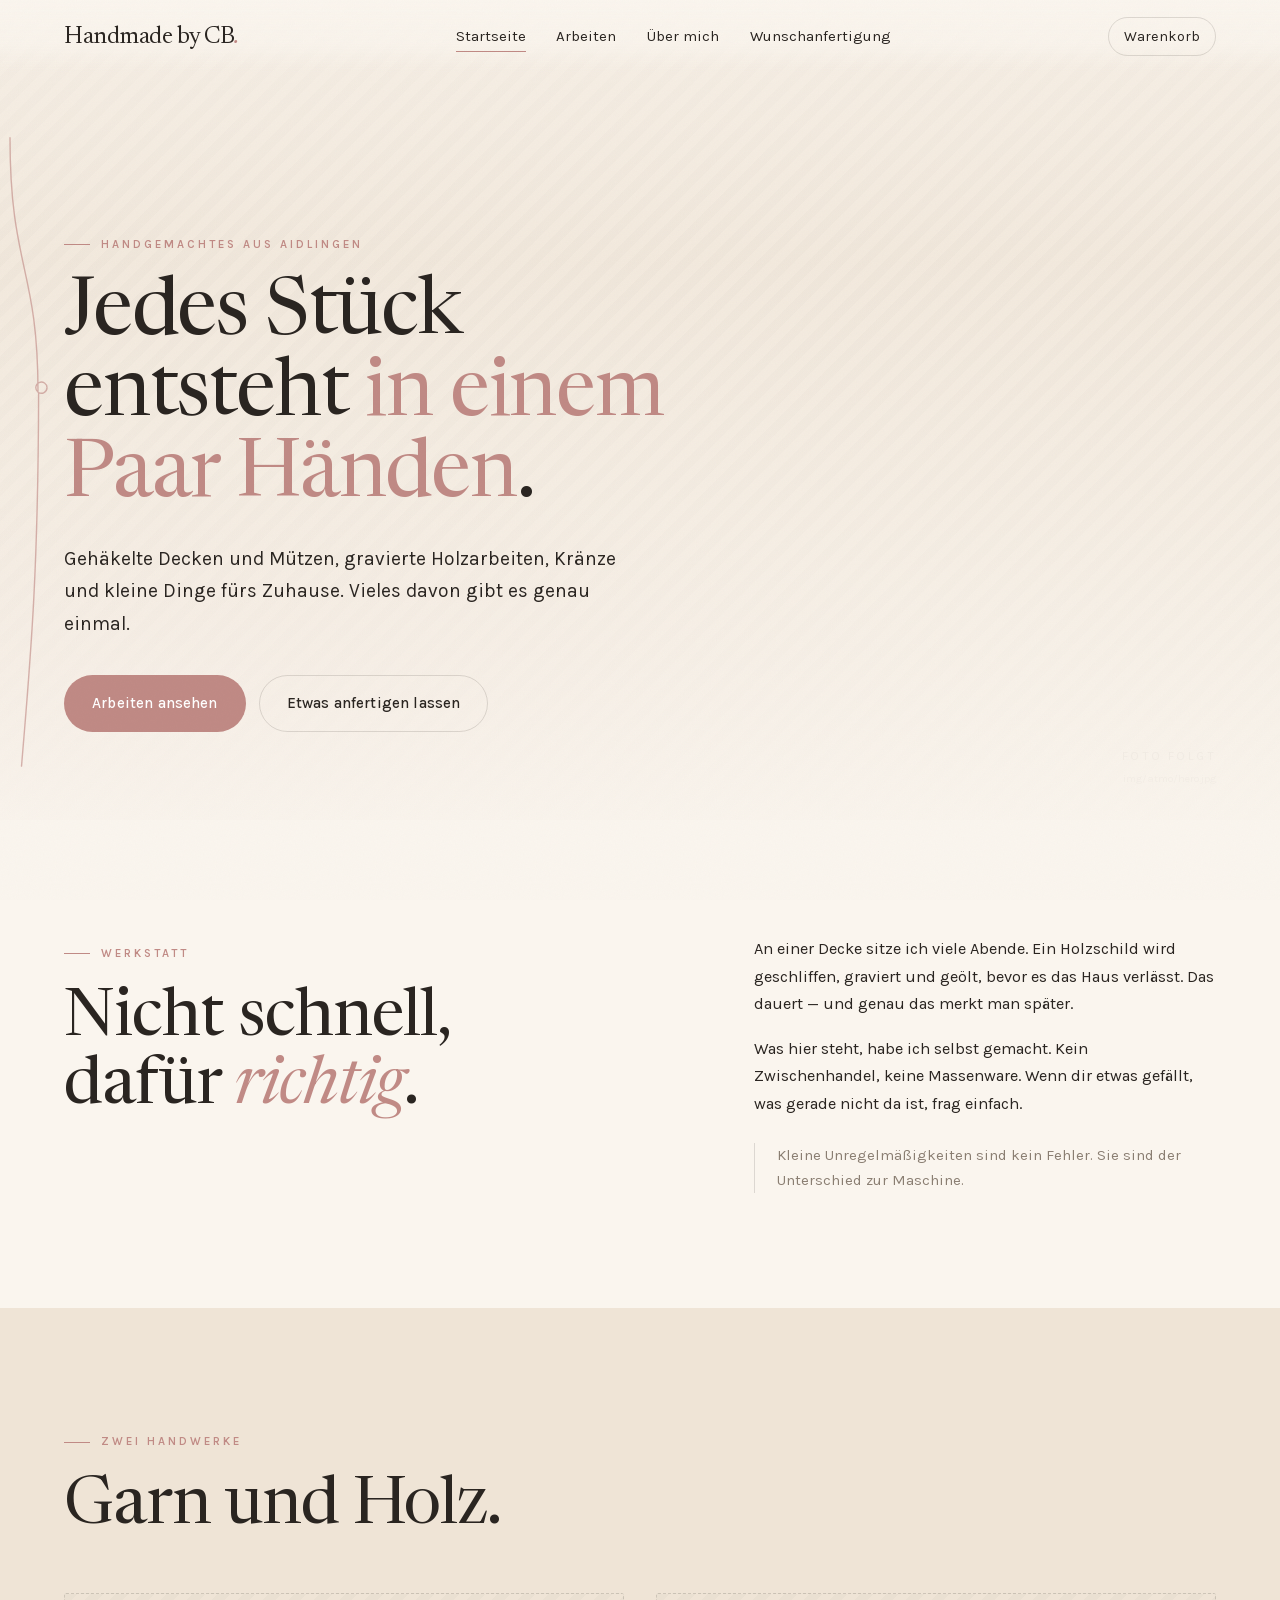
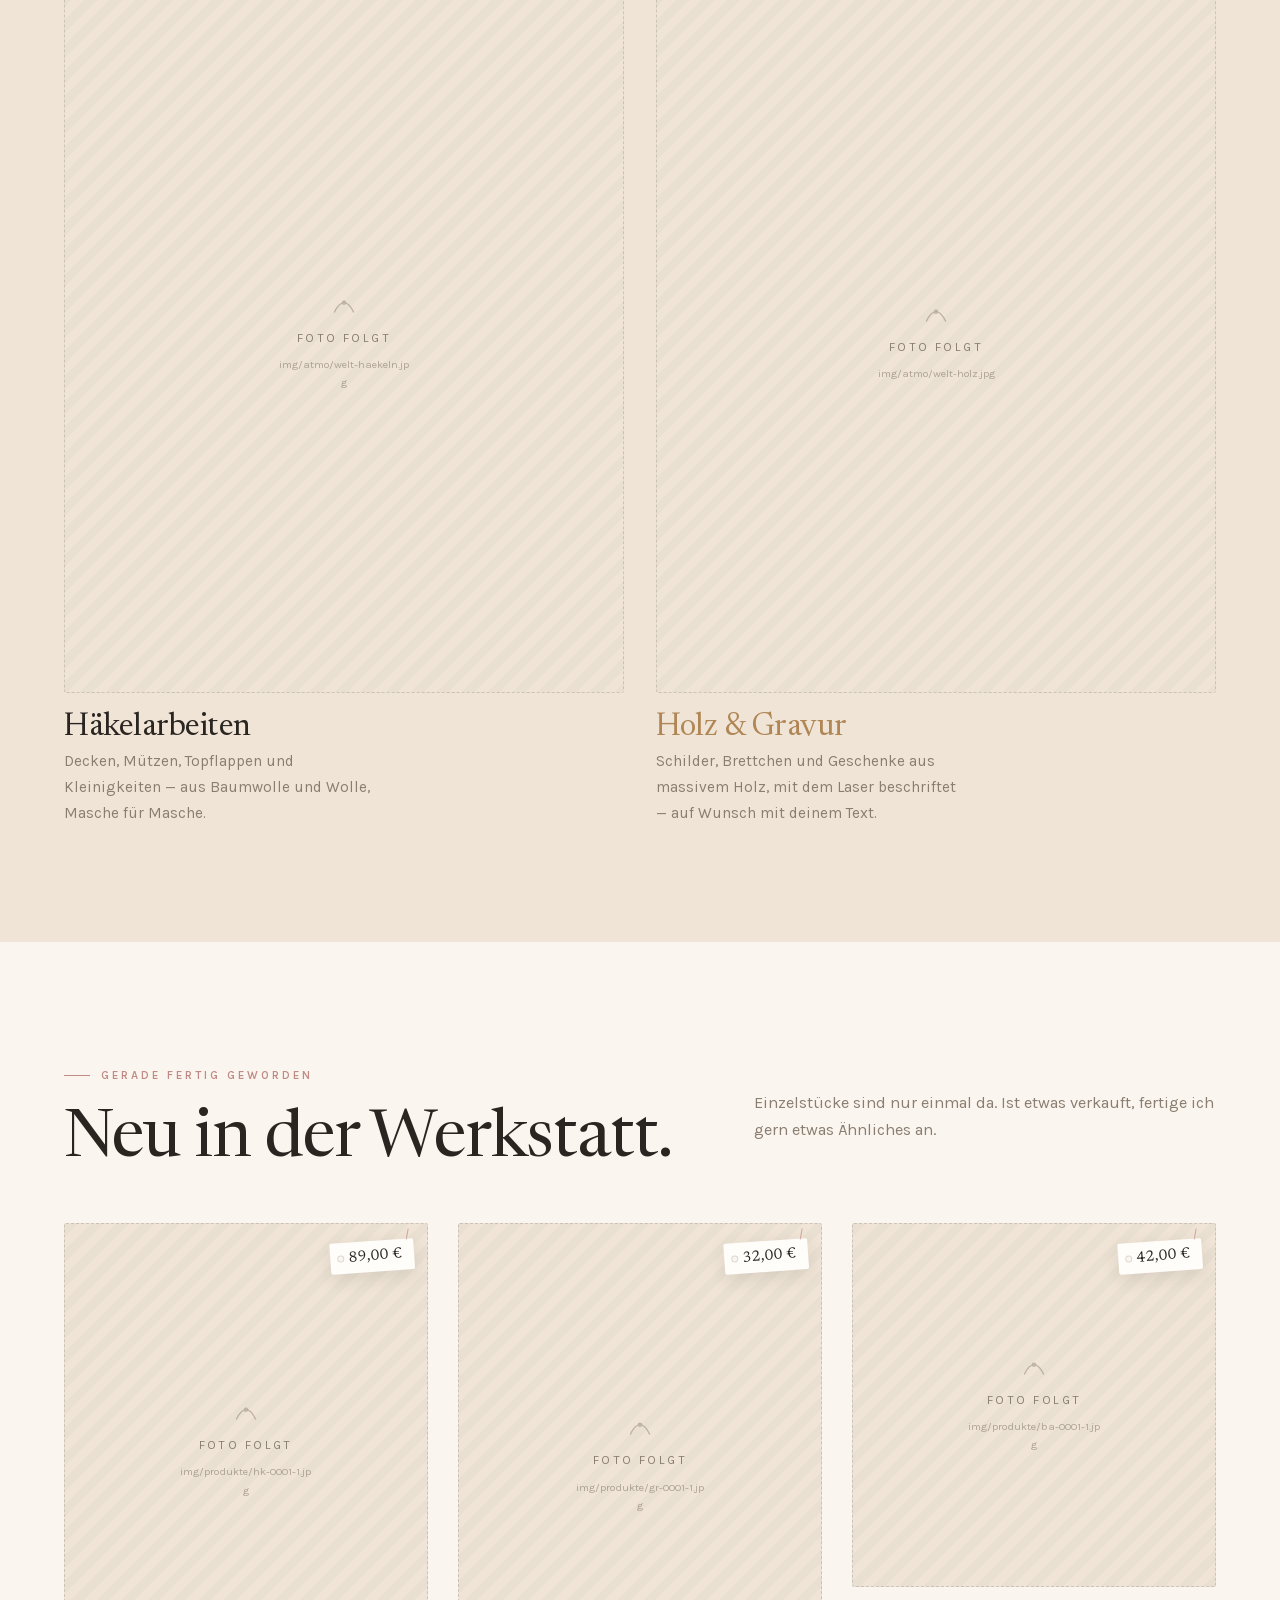
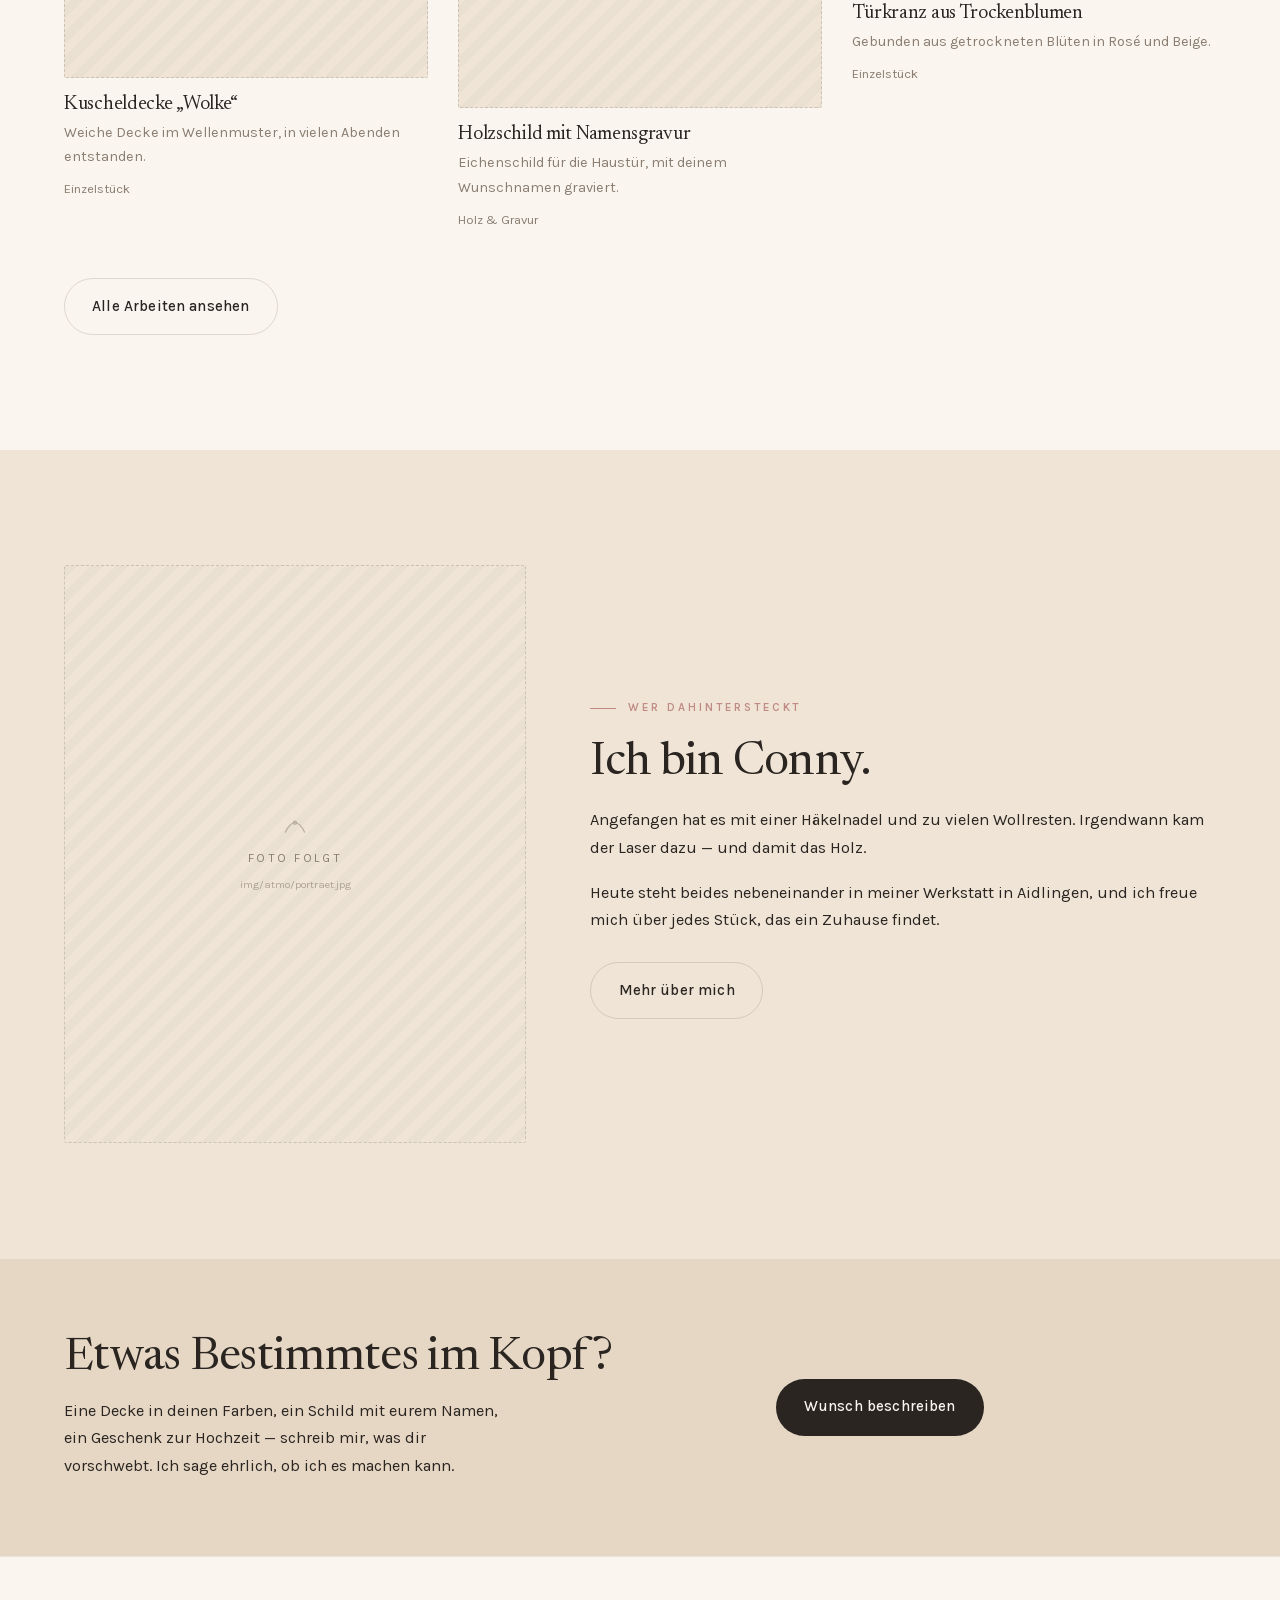
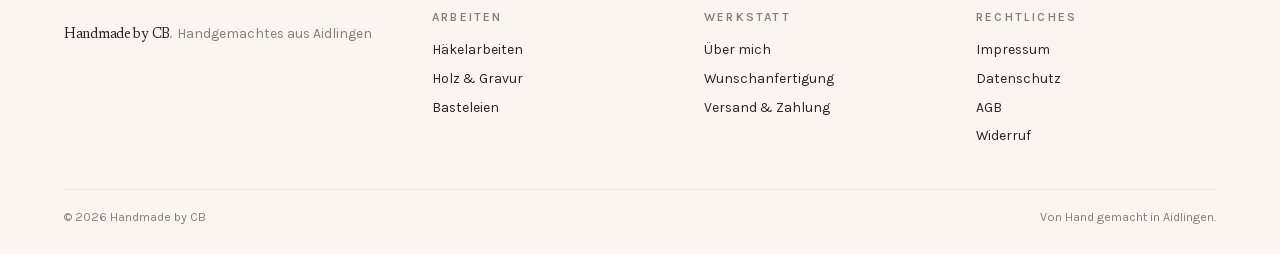
==== commit 1bff5563: "Shop heisst jetzt Handmade by CB statt Connygurumi Co-Authored-By: Claude Opus 5 (1M context) <norep" ====
--- a/index.html
+++ b/index.html
@@ -3,7 +3,7 @@
 <head>
 <meta charset="utf-8">
 <meta name="viewport" content="width=device-width, initial-scale=1">
-<title>Connygurumi — Handgemachtes aus Aidlingen</title>
+<title>Handmade by CB — Handgemachtes aus Aidlingen</title>
 <meta name="description" content="Gehäkeltes, gravierte Holzarbeiten und kleine Basteleien — jedes Stück von Hand gefertigt in Aidlingen.">
 <meta name="robots" content="noindex, nofollow">
 <link rel="preload" as="font" type="font/woff2" href="fonts/newsreader-var-latin.woff2" crossorigin>
@@ -16,7 +16,7 @@
 <a class="skip" href="#inhalt">Zum Inhalt springen</a>
 
 <header class="kopf">
-  <a class="wortmarke" href="index.html">Connygurumi<span>.</span></a>
+  <a class="wortmarke" href="index.html">Handmade by CB<span>.</span></a>
   <nav class="nav" id="nav">
     <a href="index.html">Startseite</a>
     <a href="shop.html">Arbeiten</a>
@@ -155,7 +155,7 @@
   <div class="bahn">
     <div class="fuss__raster">
       <div>
-        <p class="wortmarke">Connygurumi<span>.</span></p>
+        <p class="wortmarke">Handmade by CB<span>.</span></p>
         <p class="karte__meta" style="margin-top:.5rem">Handgemachtes aus Aidlingen</p>
       </div>
       <div>
@@ -185,7 +185,7 @@
       </div>
     </div>
     <div class="fuss__unten">
-      <span>© <span data-jahr>2026</span> Connygurumi</span>
+      <span>© <span data-jahr>2026</span> Handmade by CB</span>
       <span>Von Hand gemacht in Aidlingen.</span>
     </div>
   </div>
--- a/css/stil.css
+++ b/css/stil.css
@@ -1,5 +1,5 @@
 /* =========================================================================
-   Connygurumi — Handgemachtes
+   Handmade by CB — Handgemachtes
    Konzept „Der Faden": Papier-Creme, Altrosé, eine durchgehende Fadenlinie.
    Ein Token-Block, danach Bausteine in Reihenfolge des Seitenaufbaus.
    ========================================================================= */
@@ -240,6 +240,8 @@
 }
 .hero__inhalt{ position:relative; z-index:2; width:100%; }
 .hero__titel{ font-size:clamp(2.4rem, 6.2vw, 5.2rem); max-width:16ch; }
+/* Im Hero steht die zweite Zeile aufrecht wie die erste — nur die Farbe unterscheidet sie. */
+.hero__titel em{ font-style:normal; }
 .hero__lead{ margin-top:1.5rem; max-width:46ch; font-size:clamp(1.02rem,1.5vw,1.2rem); }
 .hero__knoepfe{ display:flex; flex-wrap:wrap; gap:.8rem; margin-top:2.2rem; }
 
